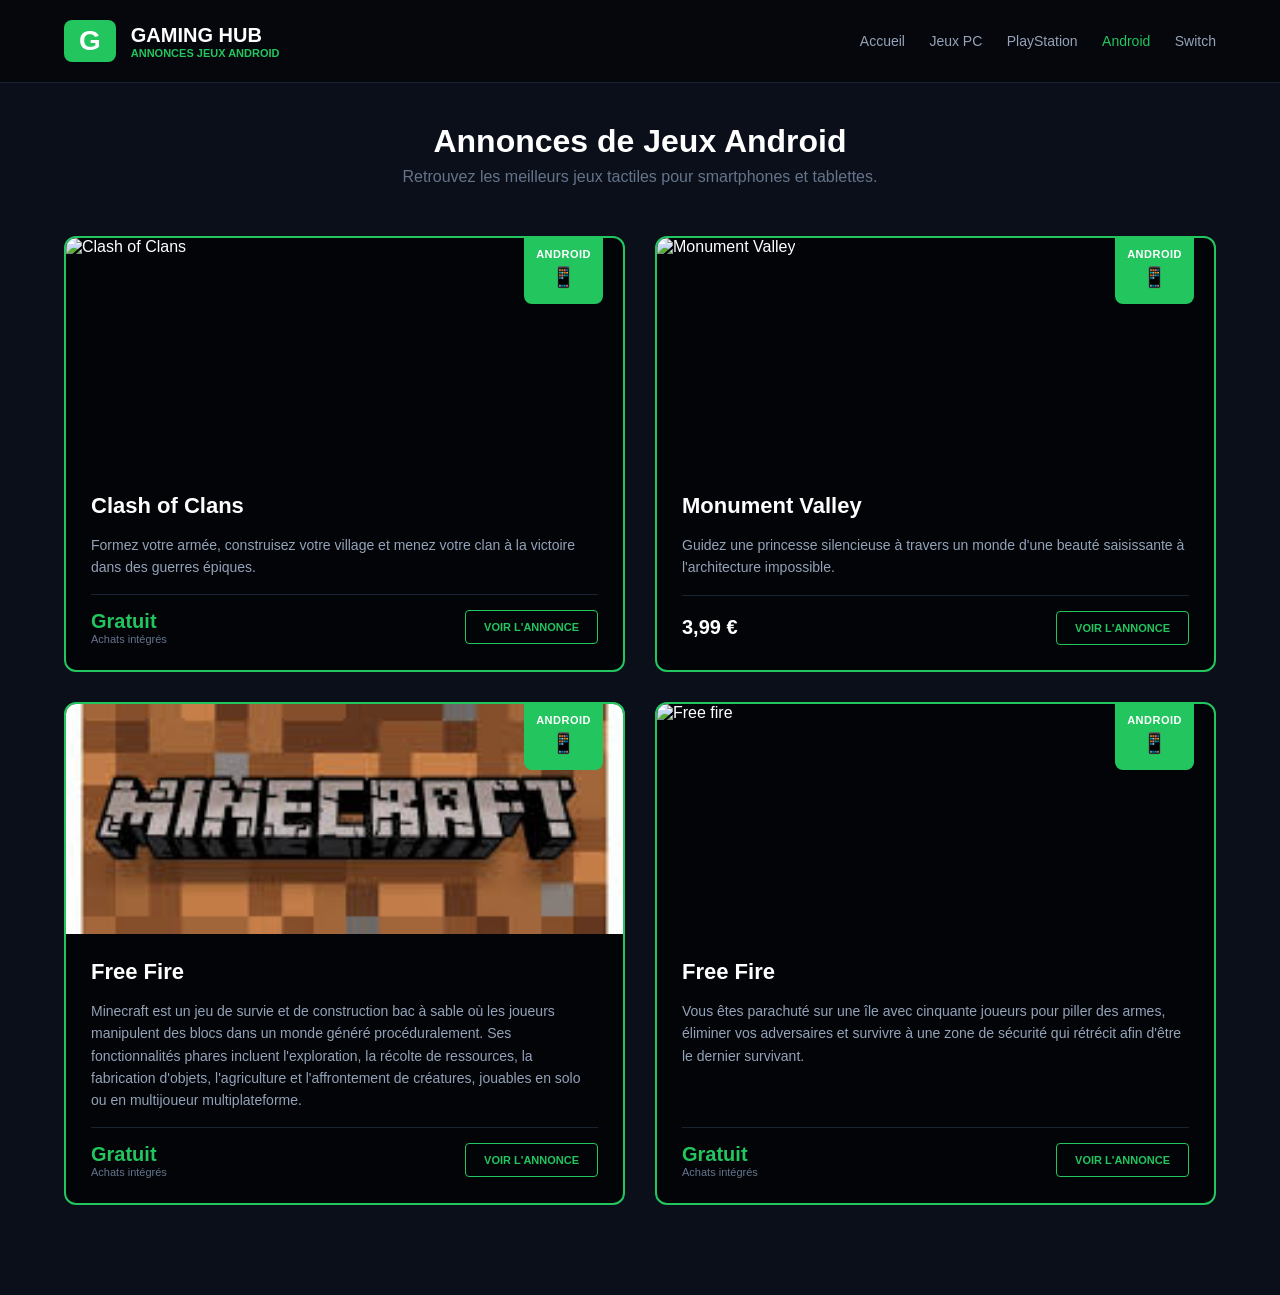
==== Android_file.html @ 44953837 "iny izy iny e" ====
<!DOCTYPE html>
<html lang="fr">
<head>
    <meta charset="UTF-8">
    <meta name="viewport" content="width=device-width, initial-scale=1.0">
    <title>Gaming Hub - Annonces Jeux Android</title>
    <style>
        /* ---- Base & Couleurs (Vert Android à l'honneur) ---- */
* {
    margin: 0;
    padding: 0;
    box-sizing: border-box;
    font-family: 'Segoe UI', Tahoma, Geneva, Verdana, sans-serif;
}

body {
    background-color: #0b0f19;
    color: #ffffff;
    padding-bottom: 50px;
}

/* ---- En-tête ---- */
.main-header {
    display: flex;
    justify-content: space-between;
    align-items: center;
    padding: 20px 5%;
    background-color: #05070c;
    border-bottom: 1px solid #1a2333;
}

.logo {
    display: flex;
    align-items: center;
    gap: 15px;
}

.logo-icon {
    font-size: 28px;
    font-weight: bold;
    background: #22c55e; /* Vert Android */
    color: #ffffff;
    padding: 5px 15px;
    border-radius: 8px;
}

.logo-text h1 {
    font-size: 20px;
}

.logo-text p {
    font-size: 11px;
    color: #22c55e;
    font-weight: bold;
}

.nav-links a {
    color: #94a3b8;
    text-decoration: none;
    margin-left: 20px;
    font-size: 14px;
    transition: color 0.3s;
}

.nav-links a:hover, .nav-links a.active {
    color: #22c55e; /* Surbrillance verte Android */
}

/* ---- Titre de la Page ---- */
.page-title-container {
    text-align: center;
    padding: 40px 20px 10px 20px;
}

.page-title-container h2 {
    font-size: 32px;
    color: #ffffff;
    margin-bottom: 8px;
}

.page-title-container p {
    color: #64748b;
    font-size: 16px;
}

/* ---- Grille ---- */
.games-grid {
    display: grid;
    grid-template-columns: repeat(auto-fit, minmax(400px, 1fr));
    gap: 30px;
    padding: 40px 5%;
    max-width: 1400px;
    margin: 0 auto;
}

/* ---- Cartes Jeux Android ---- */
.game-card {
    background-color: #020408;
    border-radius: 12px;
    overflow: hidden;
    border: 2px solid #22c55e; /* Bordure Verte Android */
    transition: transform 0.3s, box-shadow 0.3s;
    display: flex;
    flex-direction: column;
}

.game-card:hover {
    transform: translateY(-5px);
    box-shadow: 0 10px 20px rgba(34, 197, 94, 0.15); /* Ombre verte au survol */
}

.card-image-wrapper {
    position: relative;
    height: 230px;
}

.game-img {
    width: 100%;
    height: 100%;
    object-fit: cover;
}

/* Badge Android */
.badge-android {
    position: absolute;
    top: 0;
    right: 20px;
    background-color: #22c55e;
    color: #fff;
    display: flex;
    flex-direction: column;
    align-items: center;
    padding: 10px 12px 15px 12px;
    font-weight: bold;
    font-size: 11px;
    letter-spacing: 0.5px;
    border-radius: 0 0 8px 8px;
}

.badge-icon {
    font-size: 20px;
    margin-top: 5px;
}

/* ---- Contenu & Section Prix ---- */
.game-content {
    padding: 25px;
    display: flex;
    flex-direction: column;
    gap: 15px;
    flex-grow: 1;
}

.game-content h2 {
    font-size: 22px;
}

.game-content p {
    color: #94a3b8;
    font-size: 14px;
    line-height: 1.6;
}

/* Footer de la carte contenant Prix + Bouton */
.card-footer {
    display: flex;
    justify-content: space-between;
    align-items: center;
    margin-top: auto;
    padding-top: 15px;
    border-top: 1px solid #1a2333;
}

.price {
    font-size: 20px;
    font-weight: bold;
    color: #ffffff;
}

/* Précision spécifique aux jeux mobiles */
.price.free {
    color: #22c55e;
}

.price-sub {
    font-size: 11px;
    color: #64748b;
    display: block;
}

/* Styles pour les prix en promotion */
.price-container {
    display: flex;
    flex-direction: column;
}

.old-price {
    font-size: 12px;
    color: #64748b;
    text-decoration: line-through;
}

.price.promo {
    color: #eab308; /* Couleur jaune d'alerte pour le prix promo mobile */
}

/* Bouton d'action */
.btn-action {
    padding: 10px 18px;
    border: 1px solid #22c55e;
    color: #22c55e;
    text-decoration: none;
    font-size: 11px;
    font-weight: bold;
    border-radius: 4px;
    transition: background-color 0.3s, color 0.3s;
}

.btn-action:hover {
    background-color: #22c55e;
    color: #000000;
}
    </style>
</head>
<body>

    <!-- En-tête -->
    <header class="main-header">
        <div class="logo">
            <span class="logo-icon">G</span>
            <div class="logo-text">
                <h1>GAMING HUB</h1>
                <p>ANNONCES JEUX ANDROID</p>
            </div>
        </div>
        <nav class="nav-links">
            <a href="index.html">Accueil</a>
            <a href="Jeux PC.html">Jeux PC</a>
            <a href="PlayStation.html">PlayStation</a>
            <a href="Android_file.html" class="active">Android</a>
            <a href="Switch.html">Switch</a>
        </nav>
    </header>

    <!-- Titre de la page -->
    <div class="page-title-container">
        <h2>Annonces de Jeux Android</h2>
        <p>Retrouvez les meilleurs jeux tactiles pour smartphones et tablettes.</p>
    </div>

    <!-- Grille des jeux Android -->
    <main class="games-grid">

        <!-- Jeu 1: Clash of Clans -->
        <article class="game-card android-border">
            <div class="card-image-wrapper">
                <img src="https://encrypted-tbn0.gstatic.com/images?q=tbn:ANd9GcR25TlNh8ve7ot5SIbP9nwgGNygwmb6g2dxFQ&s" alt="Clash of Clans" class="game-img">
                <span class="badge badge-android">
                    <span class="badge-title">ANDROID</span>
                    <span class="badge-icon">📱</span>
                </span>
            </div>
            <div class="game-content">
                <h2>Clash of Clans</h2>
                <p>Formez votre armée, construisez votre village et menez votre clan à la victoire dans des guerres épiques.</p>
                
                <!-- Zone Prix (Modèle Gratuit) -->
                <div class="card-footer">
                    <div class="price-container">
                        <span class="price free">Gratuit</span>
                        <span class="price-sub">Achats intégrés</span>
                    </div>
                    <a href="#" class="btn-action">VOIR L'ANNONCE</a>
                </div>
            </div>
        </article>

        <!-- Jeu 2: Monument Valley -->
        <article class="game-card android-border">
            <div class="card-image-wrapper">
                <img src="https://encrypted-tbn0.gstatic.com/images?q=tbn:ANd9GcSNrYvC9vYt6ggpzbCfnyMm411yAaLIJ53i4A&s" alt="Monument Valley" class="game-img">
                <span class="badge badge-android">
                    <span class="badge-title">ANDROID</span>
                    <span class="badge-icon">📱</span>
                </span>
            </div>
            <div class="game-content">
                <h2>Monument Valley</h2>
                <p>Guidez une princesse silencieuse à travers un monde d'une beauté saisissante à l'architecture impossible.</p>
                
                <!-- Zone Prix (Modèle Payant) -->
                <div class="card-footer">
                    <span class="price">3,99 €</span>
                    <a href="#" class="btn-action">VOIR L'ANNONCE</a>
                </div>
            </div>
        </article>

        <!-- Jeu 3: Minecraft Mobile -->
        <article class="game-card android-border">
            <div class="card-image-wrapper">
                <img src="[data-uri]" alt="Minecraft" class="game-img">
                <span class="badge badge-android">
                    <span class="badge-title">ANDROID</span>
                    <span class="badge-icon">📱</span>
                </span>
            </div>
            <div class="game-content">
                <h2>Free Fire</h2>
                <p>Minecraft est un jeu de survie et de construction bac à sable où les joueurs manipulent des blocs dans un monde généré procéduralement. Ses fonctionnalités phares incluent l'exploration, la récolte de ressources, la fabrication d'objets, l'agriculture et l'affrontement de créatures, jouables en solo ou en multijoueur multiplateforme.</p>
                
                <!-- Zone Prix (Modèle Promotion) -->
                <div class="card-footer">
                    <div class="price-container">
                        <span class="price free">Gratuit</span>
                        <span class="price-sub">Achats intégrés</span>
                    </div>
                    <a href="#" class="btn-action">VOIR L'ANNONCE</a>
                </div>
            </div>
        </article>

         <!-- Jeu 4: Free Fire -->
         <article class="game-card android-border">
            <div class="card-image-wrapper">
                <img src="https://play-lh.googleusercontent.com/Tzh1vMigK1Cn7_KIaMvKBVQRQapIMWMMqqyA6UqJTAYRpino4vvX6ZvYcVjZ_D8g19-DfHKCVeO2QPWl8vHGzw=w240-h480-rw" alt="Free fire" class="game-img">
                <span class="badge badge-android">
                    <span class="badge-title">ANDROID</span>
                    <span class="badge-icon">📱</span>
                </span>
            </div>
            <div class="game-content">
                <h2>Free Fire</h2>
                <p>Vous êtes parachuté sur une île avec cinquante joueurs pour piller des armes, éliminer vos adversaires et survivre à une zone de sécurité qui rétrécit afin d'être le dernier survivant.</p>
                
                <!-- Zone Prix (Modèle Promotion) -->
                <div class="card-footer">
                    <div class="price-container">
                        <span class="price free">Gratuit</span>
                        <span class="price-sub">Achats intégrés</span>
                    </div>
                    <a href="#" class="btn-action">VOIR L'ANNONCE</a>
                </div>
            </div>
        </article>

    </main>

</body>
</html>
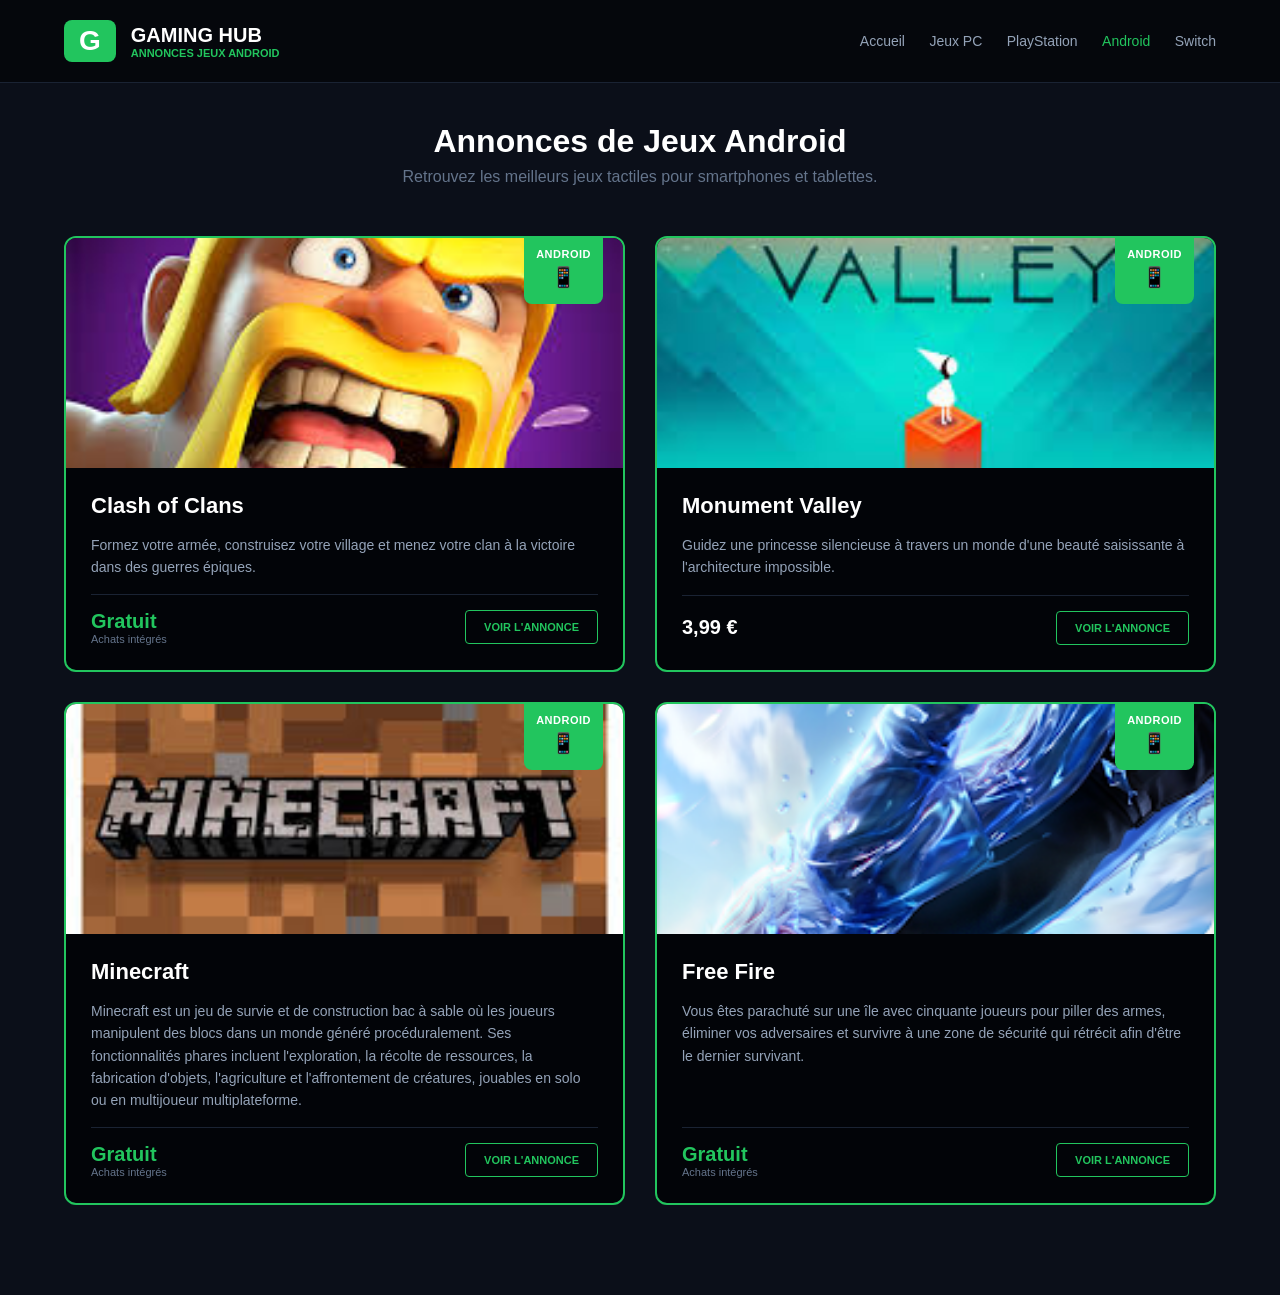
==== commit 5cf62cdb: "passage de l'utilisation des images en ligne en images locales" ====
--- a/Android_file.html
+++ b/Android_file.html
@@ -235,7 +235,7 @@
         </div>
         <nav class="nav-links">
             <a href="index.html">Accueil</a>
-            <a href="Jeux PC.html">Jeux PC</a>
+            <a href="jeux-pc.html">Jeux PC</a>
             <a href="PlayStation.html">PlayStation</a>
             <a href="Android_file.html" class="active">Android</a>
             <a href="Switch.html">Switch</a>
@@ -254,7 +254,7 @@
         <!-- Jeu 1: Clash of Clans -->
         <article class="game-card android-border">
             <div class="card-image-wrapper">
-                <img src="https://encrypted-tbn0.gstatic.com/images?q=tbn:ANd9GcR25TlNh8ve7ot5SIbP9nwgGNygwmb6g2dxFQ&s" alt="Clash of Clans" class="game-img">
+                <img src="/Src/clash_of_clan.jpeg" alt="Clash of Clans" class="game-img">
                 <span class="badge badge-android">
                     <span class="badge-title">ANDROID</span>
                     <span class="badge-icon">📱</span>
@@ -278,7 +278,7 @@
         <!-- Jeu 2: Monument Valley -->
         <article class="game-card android-border">
             <div class="card-image-wrapper">
-                <img src="https://encrypted-tbn0.gstatic.com/images?q=tbn:ANd9GcSNrYvC9vYt6ggpzbCfnyMm411yAaLIJ53i4A&s" alt="Monument Valley" class="game-img">
+                <img src="/Src/monument_vlaley.jpeg" alt="Monument Valley" class="game-img">
                 <span class="badge badge-android">
                     <span class="badge-title">ANDROID</span>
                     <span class="badge-icon">📱</span>
@@ -299,14 +299,14 @@
         <!-- Jeu 3: Minecraft Mobile -->
         <article class="game-card android-border">
             <div class="card-image-wrapper">
-                <img src="[data-uri]" alt="Minecraft" class="game-img">
+                <img src="/Src/minecraft.jpeg" alt="Minecraft" class="game-img">
                 <span class="badge badge-android">
                     <span class="badge-title">ANDROID</span>
                     <span class="badge-icon">📱</span>
                 </span>
             </div>
             <div class="game-content">
-                <h2>Free Fire</h2>
+                <h2>Minecraft</h2>
                 <p>Minecraft est un jeu de survie et de construction bac à sable où les joueurs manipulent des blocs dans un monde généré procéduralement. Ses fonctionnalités phares incluent l'exploration, la récolte de ressources, la fabrication d'objets, l'agriculture et l'affrontement de créatures, jouables en solo ou en multijoueur multiplateforme.</p>
                 
                 <!-- Zone Prix (Modèle Promotion) -->
@@ -323,7 +323,7 @@
          <!-- Jeu 4: Free Fire -->
          <article class="game-card android-border">
             <div class="card-image-wrapper">
-                <img src="https://play-lh.googleusercontent.com/Tzh1vMigK1Cn7_KIaMvKBVQRQapIMWMMqqyA6UqJTAYRpino4vvX6ZvYcVjZ_D8g19-DfHKCVeO2QPWl8vHGzw=w240-h480-rw" alt="Free fire" class="game-img">
+                <img src="/Src/free_fire.webp" alt="Free fire" class="game-img">
                 <span class="badge badge-android">
                     <span class="badge-title">ANDROID</span>
                     <span class="badge-icon">📱</span>
